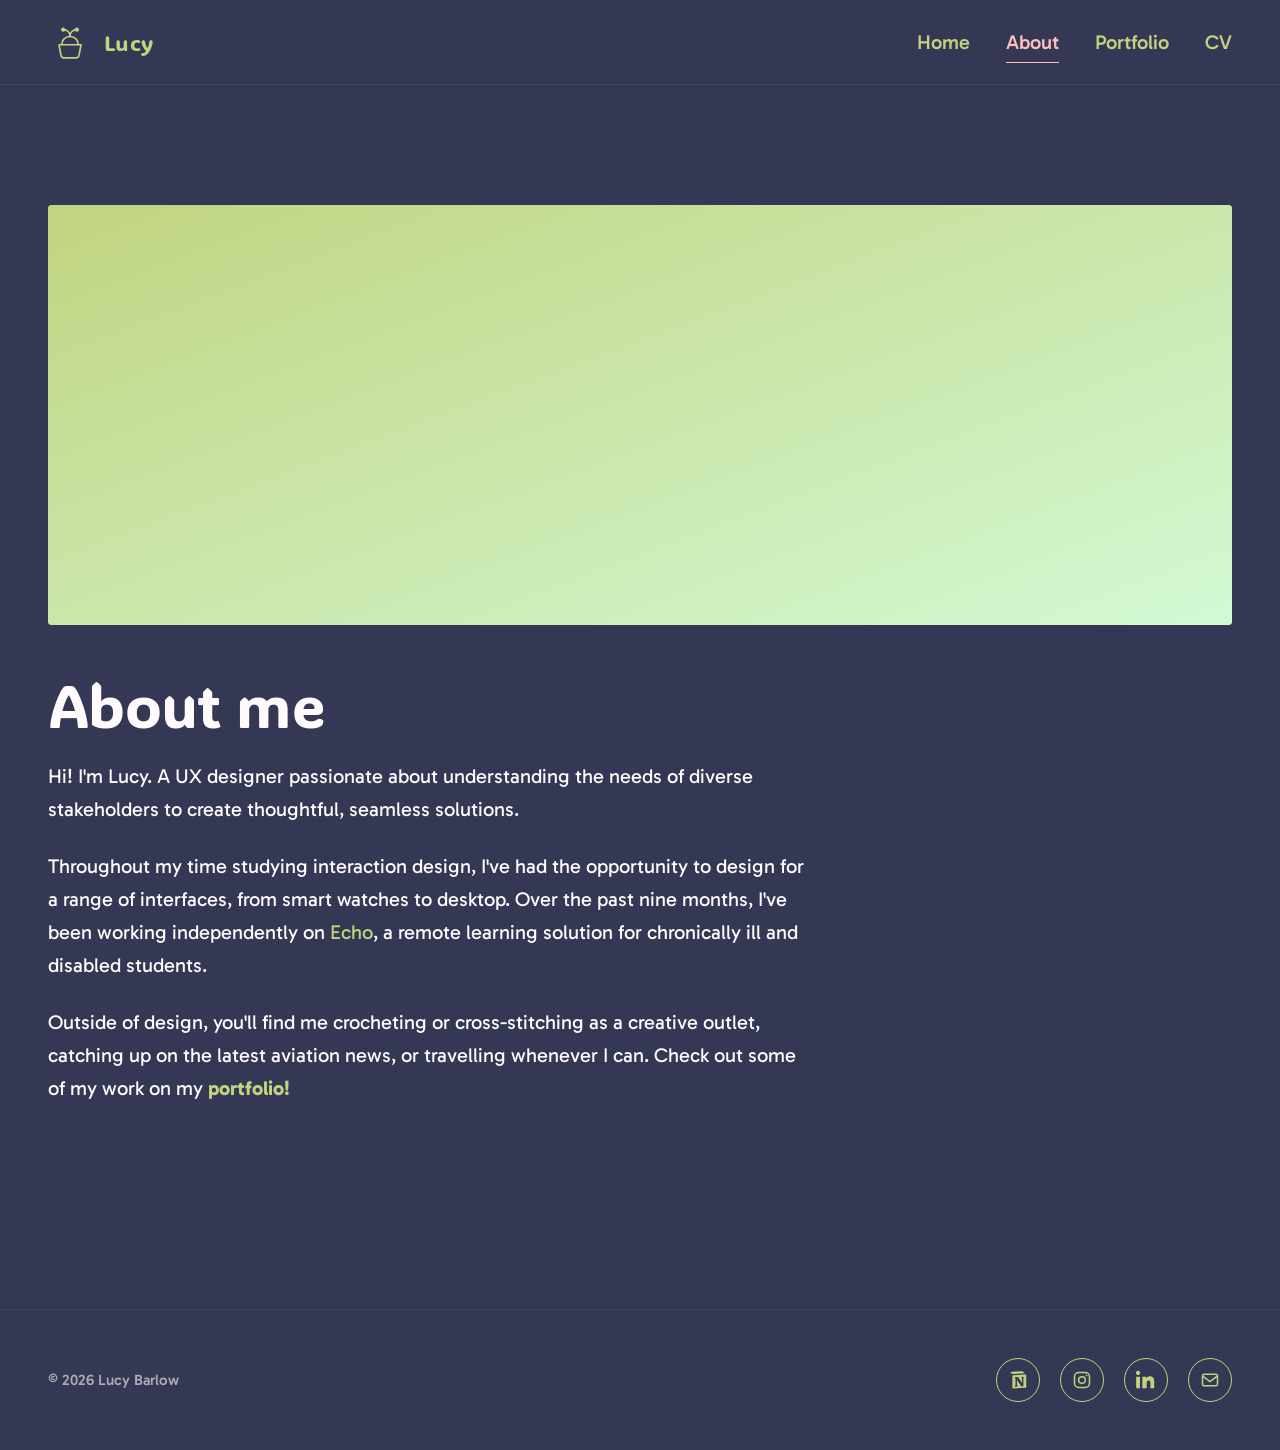
==== about.html @ 667d34c6 "Add files via upload" ====
<!DOCTYPE html>
<html lang="en">
<head>
  <meta charset="UTF-8" />
  <meta name="viewport" content="width=device-width, initial-scale=1.0" />
  <title>About — Lucy Barlow</title>
  <link rel="stylesheet" href="css/styles.css" />
</head>
<body data-page="about">

  <header class="site-header">
    <div class="site-header__inner">
      <a class="brand" href="index.html" aria-label="Lucy Barlow home">
        <svg viewBox="0 0 64 64" fill="none" xmlns="http://www.w3.org/2000/svg" aria-hidden="true">
          <path d="M20 36c0-6 4-12 12-12s12 6 12 12" stroke="currentColor" stroke-width="2.4" stroke-linecap="round"/>
          <path d="M32 24c0-6-4-10-10-10" stroke="currentColor" stroke-width="2.4" stroke-linecap="round"/>
          <path d="M32 24c0-6 4-10 10-10" stroke="currentColor" stroke-width="2.4" stroke-linecap="round"/>
          <circle cx="22" cy="14" r="3" fill="currentColor"/>
          <circle cx="42" cy="14" r="3" fill="currentColor"/>
          <path d="M16 36h32l-3 16a4 4 0 0 1-4 3H23a4 4 0 0 1-4-3l-3-16Z" stroke="currentColor" stroke-width="2.4" stroke-linejoin="round"/>
        </svg>
        <span class="brand__word">Lucy</span>
      </a>

      <button class="nav-toggle" aria-label="Menu" aria-expanded="false">
        <svg viewBox="0 0 24 24" fill="none" stroke="currentColor" stroke-width="2" stroke-linecap="round">
          <line x1="4" y1="7" x2="20" y2="7"/>
          <line x1="4" y1="12" x2="20" y2="12"/>
          <line x1="4" y1="17" x2="20" y2="17"/>
        </svg>
      </button>

      <nav class="nav" aria-label="Primary">
        <a href="index.html" data-nav="home">Home</a>
        <a href="about.html" data-nav="about">About</a>
        <a href="portfolio.html" data-nav="portfolio">Portfolio</a>
        <a href="cv.html" data-nav="cv">CV</a>
      </nav>
    </div>
  </header>

  <main>
    <section class="container about">
      <!-- Header photo -->
      <img
        class="about__hero-img"
        src="images/about-hero.jpg"
        alt="Lucy Barlow"
        onerror="this.style.objectFit='cover'; this.src='data:image/svg+xml;utf8,<svg xmlns=%22http://www.w3.org/2000/svg%22 viewBox=%220 0 1600 600%22><defs><linearGradient id=%22g%22 x1=%220%22 y1=%220%22 x2=%221%22 y2=%221%22><stop offset=%220%22 stop-color=%22%23C1D37F%22/><stop offset=%221%22 stop-color=%22%23D3FAD6%22/></linearGradient></defs><rect width=%221600%22 height=%22600%22 fill=%22url(%23g)%22/></svg>'"
      />

      <h2>About me</h2>

      <div class="about__copy">
        <p>
          Hi! I'm Lucy. A UX designer passionate about understanding the needs of
          diverse stakeholders to create thoughtful, seamless solutions.
        </p>
        <p>
          Throughout my time studying interaction design, I've had the opportunity
          to design for a range of interfaces, from smart watches to desktop. Over
          the past nine months, I've been working independently on
          <a href="https://github.com/c0m/Hipparu" target="_blank" rel="noopener">Echo</a>,
          a remote learning solution for chronically ill and disabled students.
        </p>
        <p>
          Outside of design, you'll find me crocheting or cross-stitching as a
          creative outlet, catching up on the latest aviation news, or travelling
          whenever I can. Check out some of my work on my
          <a href="portfolio.html"><strong>portfolio!</strong></a>
        </p>
      </div>
    </section>
  </main>

  <footer class="site-footer">
    <div class="site-footer__inner">
      <div class="footer-copy">© 2026 Lucy Barlow</div>
      <div class="socials" aria-label="Social links">
        <a href="https://www.notion.so/" target="_blank" rel="noopener" aria-label="Notion">
          <svg viewBox="0 0 24 24" fill="currentColor" aria-hidden="true"><path d="M4.459 4.208c.746.606 1.026.56 2.428.466l13.215-.793c.28 0 .047-.28-.046-.326L17.86 1.968c-.42-.326-.981-.7-2.055-.607L3.01 2.295c-.466.046-.56.28-.374.466l1.823 1.447Zm.793 3.08v13.904c0 .747.373 1.027 1.214.98l14.523-.84c.841-.046.935-.56.935-1.167V6.354c0-.606-.233-.933-.748-.887l-15.177.887c-.56.047-.747.327-.747.933Zm14.337.745c.093.42 0 .84-.42.888l-.7.139v10.264c-.608.327-1.168.514-1.635.514-.748 0-.935-.234-1.495-.933l-4.577-7.186v6.952l1.448.327s0 .84-1.168.84l-3.222.187c-.093-.187 0-.653.327-.746l.84-.233V9.854L7.822 9.76c-.094-.42.14-1.026.793-1.073l3.456-.232 4.764 7.279V9.387l-1.215-.14c-.093-.514.28-.887.747-.933l3.222-.28Z"/></svg>
        </a>
        <a href="https://www.instagram.com/" target="_blank" rel="noopener" aria-label="Instagram">
          <svg viewBox="0 0 24 24" fill="none" stroke="currentColor" stroke-width="1.8" aria-hidden="true"><rect x="3" y="3" width="18" height="18" rx="5"/><circle cx="12" cy="12" r="4"/><circle cx="17.5" cy="6.5" r="1" fill="currentColor" stroke="none"/></svg>
        </a>
        <a href="https://www.linkedin.com/" target="_blank" rel="noopener" aria-label="LinkedIn">
          <svg viewBox="0 0 24 24" fill="currentColor" aria-hidden="true"><path d="M4.98 3.5C4.98 4.88 3.87 6 2.5 6S0 4.88 0 3.5 1.12 1 2.5 1 4.98 2.12 4.98 3.5ZM.22 8h4.56v14H.22V8Zm7.4 0h4.37v1.91h.06c.61-1.16 2.1-2.39 4.32-2.39 4.62 0 5.47 3.04 5.47 6.99V22h-4.56v-6.18c0-1.47-.03-3.36-2.05-3.36-2.05 0-2.37 1.6-2.37 3.25V22H7.62V8Z"/></svg>
        </a>
        <a href="mailto:hello@lucybarlow.net" aria-label="Email">
          <svg viewBox="0 0 24 24" fill="none" stroke="currentColor" stroke-width="1.8" stroke-linejoin="round" aria-hidden="true"><rect x="3" y="5" width="18" height="14" rx="2"/><path d="m3 7 9 7 9-7"/></svg>
        </a>
      </div>
    </div>
  </footer>

  <script src="js/main.js"></script>
</body>
</html>
---- css/styles.css ----
/* =========================================================
   Lucy Barlow — Portfolio
   Minimal aesthetic. Navy ground, green accents.
   ========================================================= */

/* ---------- Fonts ---------- */
@import url('https://fonts.googleapis.com/css2?family=ADLaM+Display&family=Gabarito:wght@400;500;700&display=swap');

/* ---------- Tokens ---------- */
:root {
  /* Colours */
  --navy:      #343854;
  --green:     #C1D37F;
  --turquoise: #D3FAD6;
  --orange:    #F4D06F;
  --pink:      #FFBDBD;
  --white:     #FFFBFC;

  /* Type families */
  --display: 'ADLaM Display', serif;
  --body:    'Gabarito', sans-serif;

  /* Type scale (desktop) */
  --h1:   72px;
  --h2:   60px;
  --h3:   50px;
  --h4:   41px;
  --body-lg: 29px;
  --body-md: 20px;
  --body-sm: 17px;
  --label:   15px;

  /* Layout */
  --max-w: 1280px;
  --gutter: 48px;
  --content-w: 760px; /* width used for body paragraphs in blog posts */
}

/* ---------- Reset / base ---------- */
*, *::before, *::after { box-sizing: border-box; }

html, body {
  margin: 0;
  padding: 0;
  background: var(--navy);
  color: var(--white);
  font-family: var(--body);
  font-weight: 500;
  font-size: var(--body-md);
  line-height: 1.5;
  -webkit-font-smoothing: antialiased;
  -moz-osx-font-smoothing: grayscale;
}

img { max-width: 100%; display: block; }

a {
  color: var(--green);
  text-decoration: none;
  transition: color .2s ease;
}
a:hover, a:focus { color: var(--pink); }

/* ---------- Type ---------- */
h1, h2, h3, h4 {
  font-family: var(--display);
  font-weight: 400;
  margin: 0 0 .4em;
  line-height: 1.05;
  letter-spacing: -0.01em;
}

h1 { font-size: var(--h1); }
h2 { font-size: var(--h2); }
h3 { font-size: var(--h3); }
h4 { font-size: var(--h4); }

.body-lg { font-size: var(--body-lg); font-weight: 500; line-height: 1.45; }
.body-md { font-size: var(--body-md); font-weight: 500; }
.body-sm { font-size: var(--body-sm); font-weight: 400; }
.label   { font-size: var(--label);   font-weight: 400; letter-spacing: .04em; text-transform: uppercase; }

/* ---------- Layout ---------- */
.container {
  max-width: var(--max-w);
  margin: 0 auto;
  padding: 0 var(--gutter);
}

main { padding-top: 120px; padding-bottom: 120px; }

/* ---------- Header ---------- */
.site-header {
  position: sticky;
  top: 0;
  z-index: 50;
  background: var(--navy);
  border-bottom: 1px solid rgba(255,251,252,.06);
}

.site-header__inner {
  max-width: var(--max-w);
  margin: 0 auto;
  padding: 20px var(--gutter);
  display: flex;
  align-items: center;
  justify-content: space-between;
  gap: 24px;
}

.brand {
  display: inline-flex;
  align-items: center;
  gap: 12px;
  color: var(--green);
}
.brand:hover { color: var(--pink); }
.brand svg { width: 44px; height: 44px; display: block; }

.brand__word {
  font-family: var(--display);
  font-size: 22px;
  letter-spacing: .02em;
}

.nav { display: flex; align-items: center; gap: 36px; }

.nav a {
  font-family: var(--body);
  font-weight: 500;
  font-size: var(--body-md);
  color: var(--green);
  position: relative;
  padding: 4px 0;
}

.nav a::after {
  content: "";
  position: absolute;
  left: 0; right: 0; bottom: -2px;
  height: 1px;
  background: currentColor;
  transform: scaleX(0);
  transform-origin: left;
  transition: transform .25s ease;
}

.nav a:hover,
.nav a.is-active {
  color: var(--pink);
}
.nav a:hover::after,
.nav a.is-active::after { transform: scaleX(1); }

/* Mobile nav toggle */
.nav-toggle {
  display: none;
  background: none;
  border: 0;
  color: var(--green);
  cursor: pointer;
  padding: 8px;
}
.nav-toggle svg { width: 28px; height: 28px; }

/* ---------- Footer ---------- */
.site-footer {
  border-top: 1px solid rgba(255,251,252,.06);
  padding: 48px var(--gutter);
  margin-top: 60px;
}

.site-footer__inner {
  max-width: var(--max-w);
  margin: 0 auto;
  display: flex;
  align-items: center;
  justify-content: space-between;
  gap: 24px;
  flex-wrap: wrap;
}

.socials { display: flex; gap: 20px; align-items: center; }

.socials a {
  width: 44px;
  height: 44px;
  display: inline-flex;
  align-items: center;
  justify-content: center;
  border: 1px solid var(--green);
  border-radius: 50%;
  color: var(--green);
  transition: all .2s ease;
}
.socials a:hover {
  color: var(--pink);
  border-color: var(--pink);
  transform: translateY(-2px);
}
.socials svg { width: 20px; height: 20px; }

.footer-copy { font-size: var(--label); color: rgba(255,251,252,.6); }

/* =========================================================
   HOME
   ========================================================= */
.hero {
  display: grid;
  grid-template-columns: 1fr;
  gap: 32px;
  padding-top: 40px;
}

.hero__greeting {
  display: flex;
  align-items: flex-end;
  gap: 28px;
  flex-wrap: wrap;
}

.hero h1 {
  color: var(--green);
  font-size: var(--h1);
  margin: 0;
}

.hero__intro {
  color: var(--green);
  font-size: var(--body-lg);
  font-weight: 500;
  line-height: 1.4;
  max-width: 620px;
  margin: 0;
  padding-bottom: 12px;
}

.hero__cta {
  margin-top: 80px;
  display: inline-flex;
  align-items: center;
  gap: 18px;
  font-family: var(--display);
  font-size: var(--h3);
  color: var(--green);
}

.hero__cta:hover { color: var(--pink); }
.hero__cta .arrow {
  width: 56px; height: 2px; background: currentColor;
  position: relative;
  transition: width .25s ease;
}
.hero__cta .arrow::after {
  content: "";
  position: absolute;
  right: 0; top: 50%;
  width: 14px; height: 14px;
  border-top: 2px solid currentColor;
  border-right: 2px solid currentColor;
  transform: translateY(-50%) rotate(45deg);
}
.hero__cta:hover .arrow { width: 96px; }

/* decorative accent shapes on home */
.accent-shapes {
  position: absolute;
  inset: 0;
  pointer-events: none;
  overflow: hidden;
  z-index: -1;
}
.accent-shapes span {
  position: absolute;
  border-radius: 50%;
  opacity: .12;
  filter: blur(60px);
}
.accent-shapes span:nth-child(1){ width: 360px; height: 360px; background: var(--green);     top: 10%; right: -80px; }
.accent-shapes span:nth-child(2){ width: 280px; height: 280px; background: var(--pink);      bottom: 8%; left: -60px; }
.accent-shapes span:nth-child(3){ width: 220px; height: 220px; background: var(--turquoise); top: 50%; left: 40%; }

main { position: relative; }

/* =========================================================
   ABOUT
   ========================================================= */
.about__hero-img {
  width: 100%;
  height: 420px;
  object-fit: cover;
  border-radius: 4px;
  background: linear-gradient(135deg, var(--green), var(--turquoise));
}

.about h2 {
  margin-top: 48px;
  color: var(--white);
}

.about__copy {
  max-width: var(--content-w);
  font-size: var(--body-md);
  font-weight: 400;
  line-height: 1.65;
}

.about__copy p { margin: 0 0 1.2em; }

/* =========================================================
   PORTFOLIO GRID
   ========================================================= */
.portfolio-intro { max-width: var(--content-w); margin-bottom: 64px; }
.portfolio-intro h2 { color: var(--white); }

.card-grid {
  display: grid;
  grid-template-columns: repeat(3, 1fr);
  gap: 40px;
}

.card {
  display: flex;
  flex-direction: column;
  background: rgba(255,251,252,.03);
  border: 1px solid rgba(255,251,252,.08);
  border-radius: 6px;
  overflow: hidden;
  text-decoration: none;
  color: var(--white);
  transition: transform .3s ease, border-color .3s ease, background .3s ease;
}

.card:hover {
  transform: translateY(-6px);
  border-color: var(--pink);
  background: rgba(255,189,189,.06);
  color: var(--white);
}

.card__image {
  aspect-ratio: 4/3;
  width: 100%;
  object-fit: cover;
  background: var(--green);
}

.card__body { padding: 24px 24px 28px; }

.card__meta {
  display: flex;
  gap: 14px;
  color: var(--green);
  margin-bottom: 14px;
}
.card__meta .dot {
  display: inline-block; width: 4px; height: 4px; border-radius: 50%;
  background: var(--green); align-self: center;
}

.card__title {
  font-size: var(--h4);
  font-family: var(--display);
  margin: 0 0 12px;
  line-height: 1.05;
}

.card__excerpt {
  font-size: var(--body-sm);
  font-weight: 400;
  line-height: 1.55;
  color: rgba(255,251,252,.78);
  margin: 0;
}

/* =========================================================
   BLOG POST (case study)
   ========================================================= */
.post {
  max-width: var(--content-w);
  margin: 0 auto;
}

.post__meta {
  display: flex;
  gap: 14px;
  color: var(--green);
  margin-bottom: 18px;
}

.post h2.post__title {
  font-size: var(--h2);
  margin: 0 0 48px;
}

.post h3 {
  font-size: var(--h3);
  margin: 1.4em 0 .5em;
  color: var(--white);
}

.post p, .post ul, .post ol {
  font-size: var(--body-lg);
  font-weight: 500;
  line-height: 1.45;
  margin: 0 0 1em;
}

.post ul, .post ol { padding-left: 1.2em; }

/* Image widths matching paragraph width */
/* The body content column is 760px wide. */

/* Single banner image — full content width */
.post-image,
.post-image--banner {
  width: 100%;
  margin: 48px 0;
  border-radius: 4px;
  overflow: hidden;
}
.post-image img { width: 100%; height: auto; display: block; }

/* Two images side by side */
.post-image-row {
  display: grid;
  grid-template-columns: 1fr 1fr;
  gap: 20px;
  margin: 48px 0;
}
.post-image-row img {
  width: 100%;
  height: auto;
  border-radius: 4px;
}

/* Three images side by side */
.post-image-row--three {
  grid-template-columns: 1fr 1fr 1fr;
  gap: 16px;
}

/* Wider-than-content "bleed" image */
.post-image--wide {
  width: calc(100% + 200px);
  margin-left: -100px;
  margin-right: -100px;
}

.post-image figcaption {
  font-size: var(--label);
  color: rgba(255,251,252,.6);
  margin-top: 10px;
  text-align: center;
}

/* Post navigation */
.post-nav {
  max-width: var(--content-w);
  margin: 100px auto 0;
  padding-top: 40px;
  border-top: 1px solid rgba(255,251,252,.1);
  display: flex;
  justify-content: space-between;
  gap: 24px;
}

.post-nav a {
  display: flex;
  flex-direction: column;
  gap: 6px;
  max-width: 45%;
}
.post-nav a .label { color: rgba(255,251,252,.6); }
.post-nav a .title { font-family: var(--display); font-size: 28px; color: var(--green); }
.post-nav a:hover .title { color: var(--pink); }
.post-nav a.next { text-align: right; align-items: flex-end; }

/* =========================================================
   PAGE HEADERS
   ========================================================= */
.page-header { margin-bottom: 64px; }
.page-header h2 { color: var(--white); }

/* =========================================================
   RESPONSIVE
   ========================================================= */
@media (max-width: 1024px) {
  :root {
    --h1: 60px;
    --h2: 48px;
    --h3: 40px;
    --h4: 34px;
    --body-lg: 24px;
    --gutter: 32px;
  }

  .card-grid { grid-template-columns: repeat(2, 1fr); }

  .post-image--wide {
    width: 100%;
    margin-left: 0;
    margin-right: 0;
  }
}

@media (max-width: 720px) {
  :root {
    --h1: 44px;
    --h2: 38px;
    --h3: 30px;
    --h4: 26px;
    --body-lg: 20px;
    --body-md: 17px;
    --body-sm: 15px;
    --gutter: 20px;
  }

  main { padding-top: 60px; padding-bottom: 60px; }

  .site-header__inner { padding: 14px var(--gutter); }
  .brand svg { width: 36px; height: 36px; }
  .brand__word { font-size: 18px; }

  .nav-toggle { display: inline-flex; }

  .nav {
    position: absolute;
    top: 100%;
    left: 0; right: 0;
    background: var(--navy);
    flex-direction: column;
    align-items: stretch;
    padding: 16px var(--gutter) 24px;
    border-bottom: 1px solid rgba(255,251,252,.08);
    display: none;
  }
  .nav.is-open { display: flex; }
  .nav a { padding: 10px 0; font-size: 18px; }

  .hero__cta { font-size: 30px; margin-top: 48px; }

  .about__hero-img { height: 240px; }

  .card-grid { grid-template-columns: 1fr; gap: 28px; }

  .post-image-row,
  .post-image-row--three { grid-template-columns: 1fr; gap: 14px; }

  .post-nav { flex-direction: column; }
  .post-nav a, .post-nav a.next { max-width: 100%; text-align: left; align-items: flex-start; }

  .site-footer { padding: 32px var(--gutter); }
  .socials a { width: 40px; height: 40px; }
}
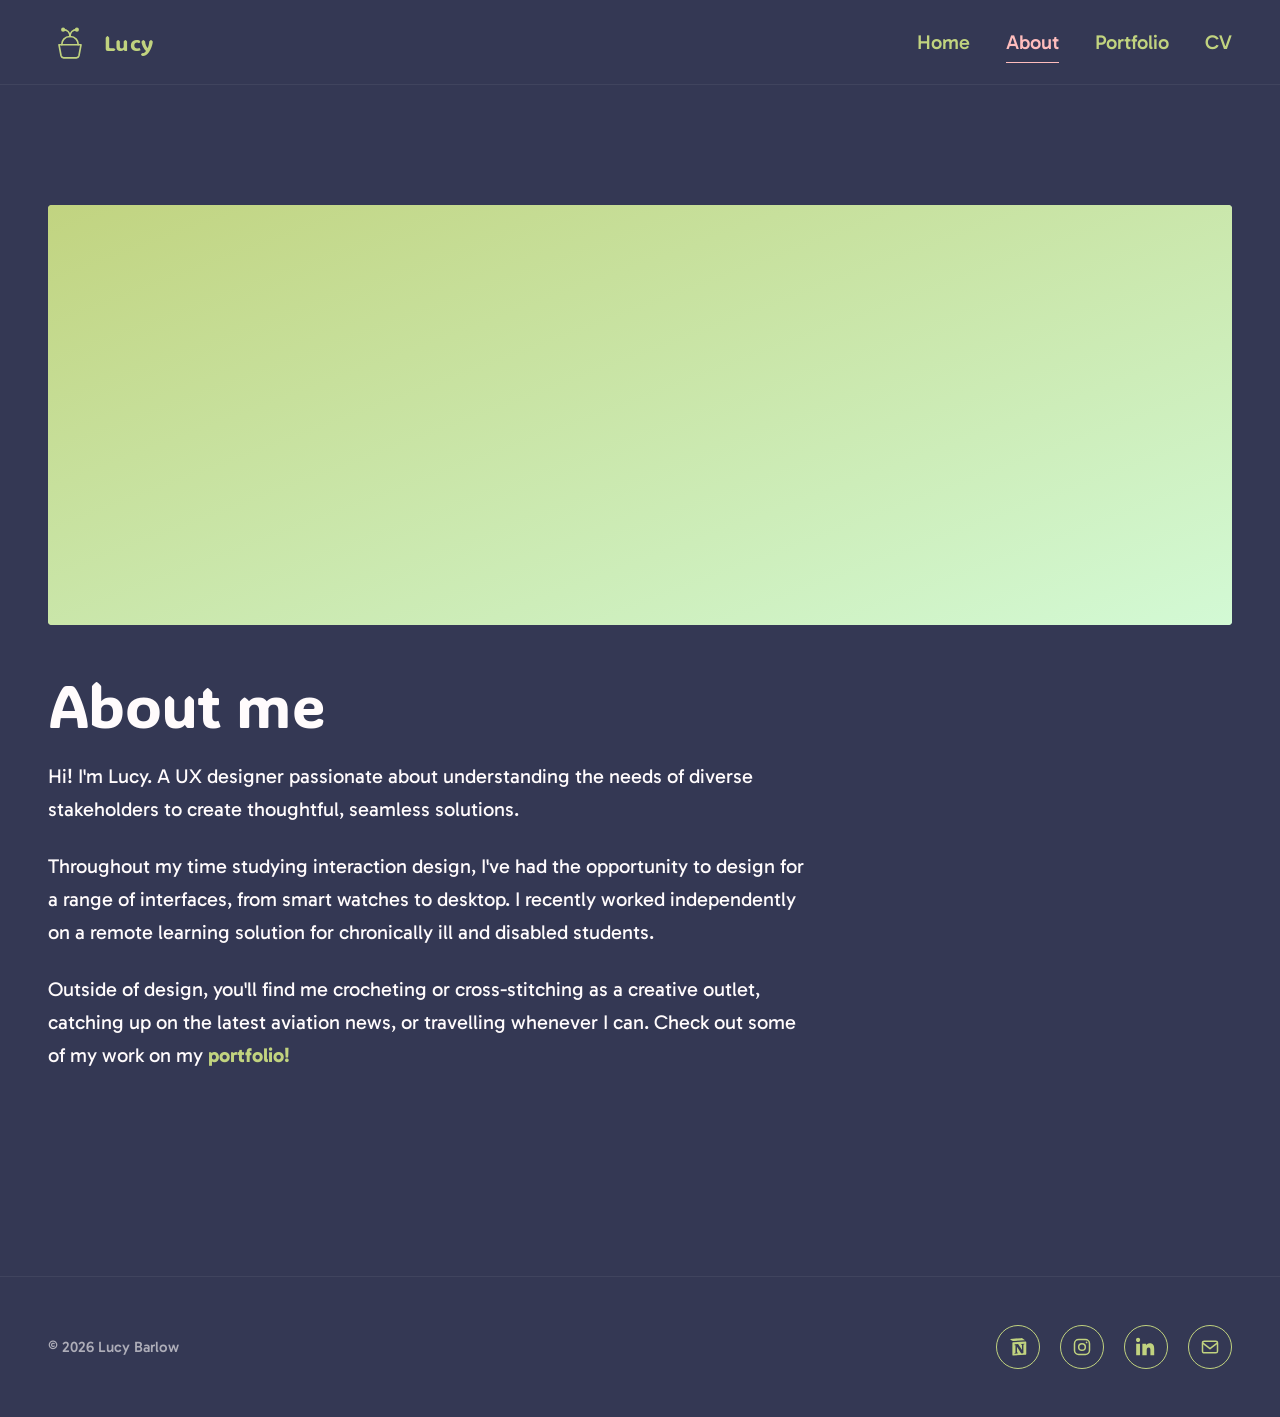
==== commit 7e1c861b: "Added about photo" ====
--- a/about.html
+++ b/about.html
@@ -44,7 +44,7 @@
       <!-- Header photo -->
       <img
         class="about__hero-img"
-        src="images/about-hero.jpg"
+        src="images/about-hero.png"
         alt="Lucy Barlow"
         onerror="this.style.objectFit='cover'; this.src='data:image/svg+xml;utf8,<svg xmlns=%22http://www.w3.org/2000/svg%22 viewBox=%220 0 1600 600%22><defs><linearGradient id=%22g%22 x1=%220%22 y1=%220%22 x2=%221%22 y2=%221%22><stop offset=%220%22 stop-color=%22%23C1D37F%22/><stop offset=%221%22 stop-color=%22%23D3FAD6%22/></linearGradient></defs><rect width=%221600%22 height=%22600%22 fill=%22url(%23g)%22/></svg>'"
       />
@@ -58,9 +58,7 @@
         </p>
         <p>
           Throughout my time studying interaction design, I've had the opportunity
-          to design for a range of interfaces, from smart watches to desktop. Over
-          the past nine months, I've been working independently on
-          <a href="https://github.com/c0m/Hipparu" target="_blank" rel="noopener">Echo</a>,
+          to design for a range of interfaces, from smart watches to desktop. I recently worked independently on
           a remote learning solution for chronically ill and disabled students.
         </p>
         <p>
--- a/css/styles.css
+++ b/css/styles.css
@@ -400,7 +400,7 @@
 }
 
 .post p, .post ul, .post ol {
-  font-size: var(--body-lg);
+  font-size: var(--body-md);
   font-weight: 500;
   line-height: 1.45;
   margin: 0 0 1em;
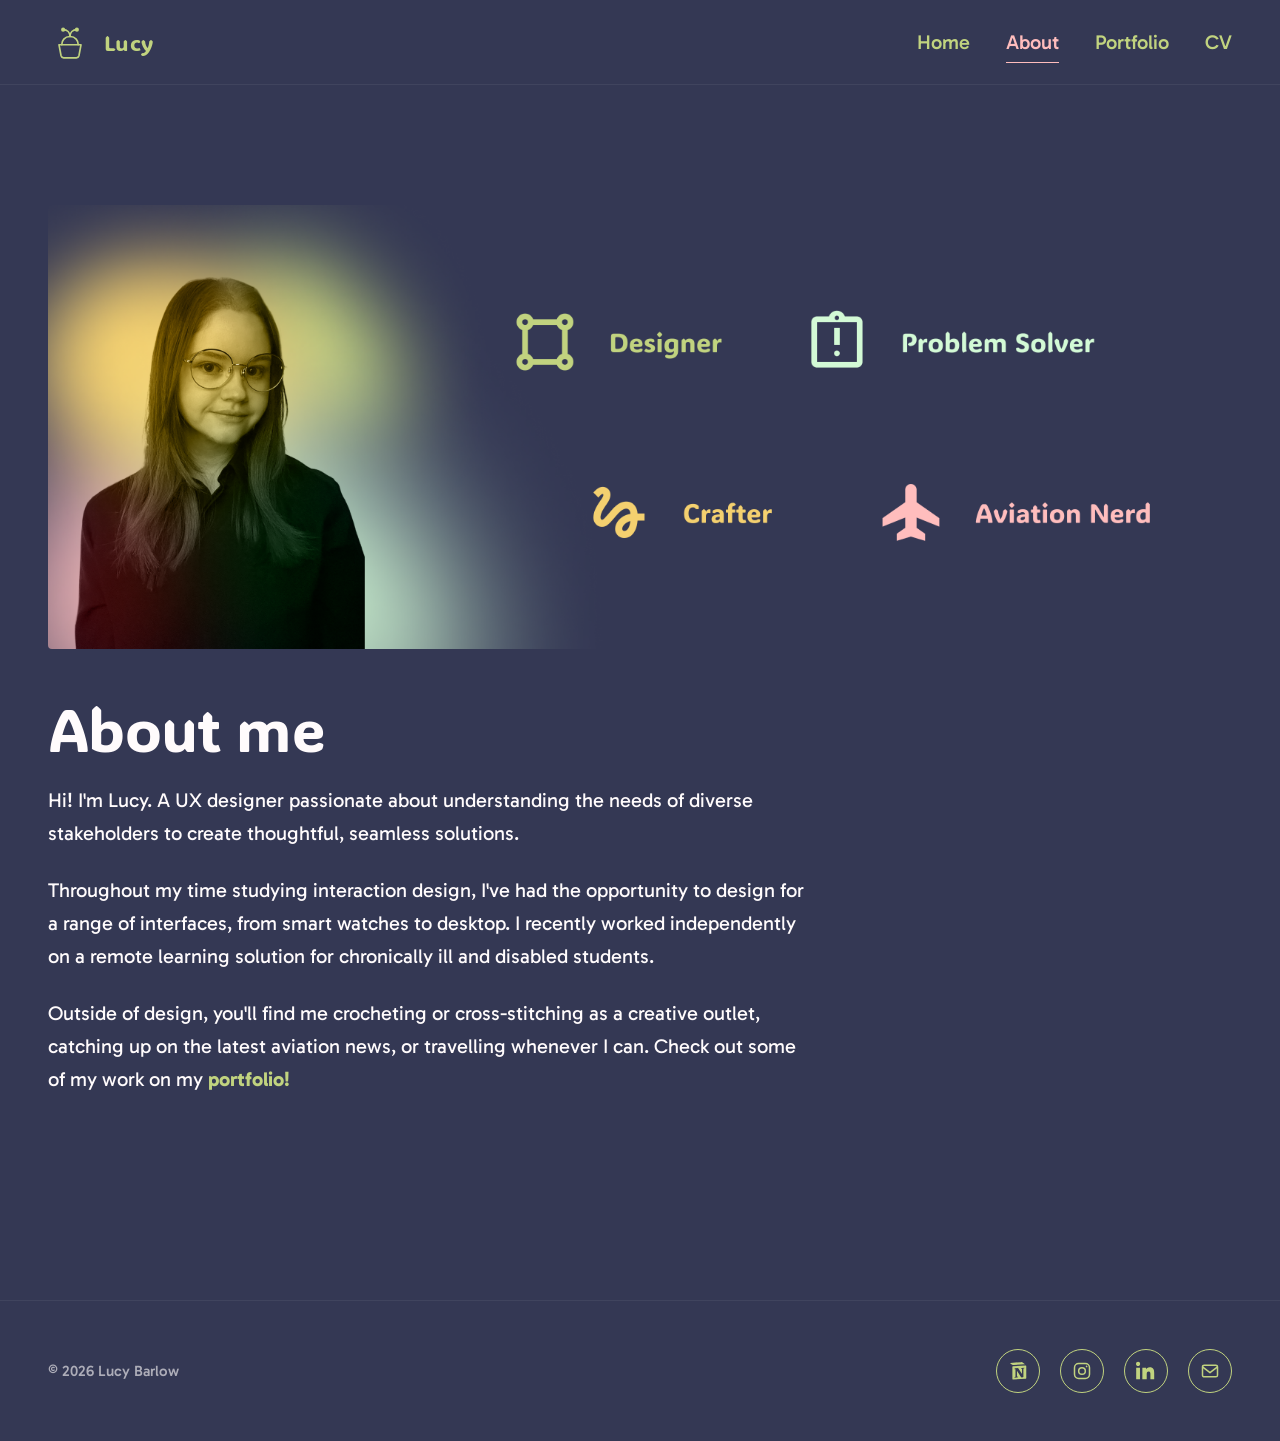
==== commit 4e25ec2d: "Modify footer social links and email address Updated social media links in the footer section." ====
--- a/about.html
+++ b/about.html
@@ -75,18 +75,10 @@
     <div class="site-footer__inner">
       <div class="footer-copy">© 2026 Lucy Barlow</div>
       <div class="socials" aria-label="Social links">
-        <a href="https://www.notion.so/" target="_blank" rel="noopener" aria-label="Notion">
-          <svg viewBox="0 0 24 24" fill="currentColor" aria-hidden="true"><path d="M4.459 4.208c.746.606 1.026.56 2.428.466l13.215-.793c.28 0 .047-.28-.046-.326L17.86 1.968c-.42-.326-.981-.7-2.055-.607L3.01 2.295c-.466.046-.56.28-.374.466l1.823 1.447Zm.793 3.08v13.904c0 .747.373 1.027 1.214.98l14.523-.84c.841-.046.935-.56.935-1.167V6.354c0-.606-.233-.933-.748-.887l-15.177.887c-.56.047-.747.327-.747.933Zm14.337.745c.093.42 0 .84-.42.888l-.7.139v10.264c-.608.327-1.168.514-1.635.514-.748 0-.935-.234-1.495-.933l-4.577-7.186v6.952l1.448.327s0 .84-1.168.84l-3.222.187c-.093-.187 0-.653.327-.746l.84-.233V9.854L7.822 9.76c-.094-.42.14-1.026.793-1.073l3.456-.232 4.764 7.279V9.387l-1.215-.14c-.093-.514.28-.887.747-.933l3.222-.28Z"/></svg>
-        </a>
-        <a href="https://www.instagram.com/" target="_blank" rel="noopener" aria-label="Instagram">
-          <svg viewBox="0 0 24 24" fill="none" stroke="currentColor" stroke-width="1.8" aria-hidden="true"><rect x="3" y="3" width="18" height="18" rx="5"/><circle cx="12" cy="12" r="4"/><circle cx="17.5" cy="6.5" r="1" fill="currentColor" stroke="none"/></svg>
-        </a>
-        <a href="https://www.linkedin.com/" target="_blank" rel="noopener" aria-label="LinkedIn">
-          <svg viewBox="0 0 24 24" fill="currentColor" aria-hidden="true"><path d="M4.98 3.5C4.98 4.88 3.87 6 2.5 6S0 4.88 0 3.5 1.12 1 2.5 1 4.98 2.12 4.98 3.5ZM.22 8h4.56v14H.22V8Zm7.4 0h4.37v1.91h.06c.61-1.16 2.1-2.39 4.32-2.39 4.62 0 5.47 3.04 5.47 6.99V22h-4.56v-6.18c0-1.47-.03-3.36-2.05-3.36-2.05 0-2.37 1.6-2.37 3.25V22H7.62V8Z"/></svg>
-        </a>
-        <a href="mailto:hello@lucybarlow.net" aria-label="Email">
-          <svg viewBox="0 0 24 24" fill="none" stroke="currentColor" stroke-width="1.8" stroke-linejoin="round" aria-hidden="true"><rect x="3" y="5" width="18" height="14" rx="2"/><path d="m3 7 9 7 9-7"/></svg>
-        </a>
+        <a href="https://lucy-barlow.notion.site/IXD-Year-Three-84e11a2dd33945a094c543f83a9d1539?source=copy_link" target="_blank" rel="noopener" aria-label="Notion"><svg viewBox="0 0 24 24" fill="currentColor" aria-hidden="true"><path d="M4.459 4.208c.746.606 1.026.56 2.428.466l13.215-.793c.28 0 .047-.28-.046-.326L17.86 1.968c-.42-.326-.981-.7-2.055-.607L3.01 2.295c-.466.046-.56.28-.374.466l1.823 1.447Zm.793 3.08v13.904c0 .747.373 1.027 1.214.98l14.523-.84c.841-.046.935-.56.935-1.167V6.354c0-.606-.233-.933-.748-.887l-15.177.887c-.56.047-.747.327-.747.933Zm14.337.745c.093.42 0 .84-.42.888l-.7.139v10.264c-.608.327-1.168.514-1.635.514-.748 0-.935-.234-1.495-.933l-4.577-7.186v6.952l1.448.327s0 .84-1.168.84l-3.222.187c-.093-.187 0-.653.327-.746l.84-.233V9.854L7.822 9.76c-.094-.42.14-1.026.793-1.073l3.456-.232 4.764 7.279V9.387l-1.215-.14c-.093-.514.28-.887.747-.933l3.222-.28Z"/></svg></a>
+        <a href="https://www.instagram.com/loooseydesign?igsh=MXIxcDNsZnJueWFpaw%3D%3D&utm_source=qr" target="_blank" rel="noopener" aria-label="Instagram"><svg viewBox="0 0 24 24" fill="none" stroke="currentColor" stroke-width="1.8" aria-hidden="true"><rect x="3" y="3" width="18" height="18" rx="5"/><circle cx="12" cy="12" r="4"/><circle cx="17.5" cy="6.5" r="1" fill="currentColor" stroke="none"/></svg></a>
+        <a href="https://www.linkedin.com/in/lucy-barlow/" target="_blank" rel="noopener" aria-label="LinkedIn"><svg viewBox="0 0 24 24" fill="currentColor" aria-hidden="true"><path d="M4.98 3.5C4.98 4.88 3.87 6 2.5 6S0 4.88 0 3.5 1.12 1 2.5 1 4.98 2.12 4.98 3.5ZM.22 8h4.56v14H.22V8Zm7.4 0h4.37v1.91h.06c.61-1.16 2.1-2.39 4.32-2.39 4.62 0 5.47 3.04 5.47 6.99V22h-4.56v-6.18c0-1.47-.03-3.36-2.05-3.36-2.05 0-2.37 1.6-2.37 3.25V22H7.62V8Z"/></svg></a>
+        <a href="mailto:hello@lucybarlow.net" aria-label="Email"><svg viewBox="0 0 24 24" fill="none" stroke="currentColor" stroke-width="1.8" stroke-linejoin="round" aria-hidden="true"><rect x="3" y="5" width="18" height="14" rx="2"/><path d="m3 7 9 7 9-7"/></svg></a>
       </div>
     </div>
   </footer>
--- a/css/styles.css
+++ b/css/styles.css
@@ -214,7 +214,8 @@
 
 .hero__greeting {
   display: flex;
-  align-items: flex-end;
+  align-items: baseline;
+  justify-content: space-between;
   gap: 28px;
   flex-wrap: wrap;
 }
@@ -223,6 +224,14 @@
   color: var(--green);
   font-size: var(--h1);
   margin: 0;
+}
+
+.hero__right {
+  display: flex;
+  flex-direction: column;
+  width: 620px;
+  padding-bottom: 12px;
+  text-align: right;
 }
 
 .hero__intro {
@@ -230,37 +239,18 @@
   font-size: var(--body-lg);
   font-weight: 500;
   line-height: 1.4;
-  max-width: 620px;
   margin: 0;
-  padding-bottom: 12px;
 }
 
 .hero__cta {
-  margin-top: 80px;
-  display: inline-flex;
-  align-items: center;
-  gap: 18px;
+  margin-top: 28px;
   font-family: var(--display);
-  font-size: var(--h3);
+  font-size: 28px;
   color: var(--green);
 }
 
 .hero__cta:hover { color: var(--pink); }
-.hero__cta .arrow {
-  width: 56px; height: 2px; background: currentColor;
-  position: relative;
-  transition: width .25s ease;
-}
-.hero__cta .arrow::after {
-  content: "";
-  position: absolute;
-  right: 0; top: 50%;
-  width: 14px; height: 14px;
-  border-top: 2px solid currentColor;
-  border-right: 2px solid currentColor;
-  transform: translateY(-50%) rotate(45deg);
-}
-.hero__cta:hover .arrow { width: 96px; }
+
 
 /* decorative accent shapes on home */
 .accent-shapes {
@@ -287,8 +277,7 @@
    ========================================================= */
 .about__hero-img {
   width: 100%;
-  height: 420px;
-  object-fit: cover;
+  height: auto;
   border-radius: 4px;
   background: linear-gradient(135deg, var(--green), var(--turquoise));
 }
@@ -365,6 +354,14 @@
   line-height: 1.05;
 }
 
+.card__tagline {
+  font-family: var(--display);
+  font-size: 20px;
+  color: var(--green);
+  margin: -6px 0 12px;
+  line-height: 1.1;
+}
+
 .card__excerpt {
   font-size: var(--body-sm);
   font-weight: 400;
@@ -494,16 +491,17 @@
     --body-lg: 24px;
     --gutter: 32px;
   }
-
   .card-grid { grid-template-columns: repeat(2, 1fr); }
-
   .post-image--wide {
     width: 100%;
     margin-left: 0;
     margin-right: 0;
   }
-}
-
+  .hero__right {
+    width: 100%;
+    text-align: left;
+  }
+}
 @media (max-width: 720px) {
   :root {
     --h1: 44px;
@@ -515,15 +513,11 @@
     --body-sm: 15px;
     --gutter: 20px;
   }
-
   main { padding-top: 60px; padding-bottom: 60px; }
-
   .site-header__inner { padding: 14px var(--gutter); }
   .brand svg { width: 36px; height: 36px; }
   .brand__word { font-size: 18px; }
-
   .nav-toggle { display: inline-flex; }
-
   .nav {
     position: absolute;
     top: 100%;
@@ -537,19 +531,21 @@
   }
   .nav.is-open { display: flex; }
   .nav a { padding: 10px 0; font-size: 18px; }
-
   .hero__cta { font-size: 30px; margin-top: 48px; }
-
-  .about__hero-img { height: 240px; }
-
   .card-grid { grid-template-columns: 1fr; gap: 28px; }
-
   .post-image-row,
   .post-image-row--three { grid-template-columns: 1fr; gap: 14px; }
-
   .post-nav { flex-direction: column; }
   .post-nav a, .post-nav a.next { max-width: 100%; text-align: left; align-items: flex-start; }
-
   .site-footer { padding: 32px var(--gutter); }
   .socials a { width: 40px; height: 40px; }
-}
+  .hero__greeting {
+    flex-direction: column;
+    align-items: flex-start;
+  }
+  .hero__intro { max-width: 100%; }
+  .hero__right {
+    width: 100%;
+    text-align: left;
+  }
+}
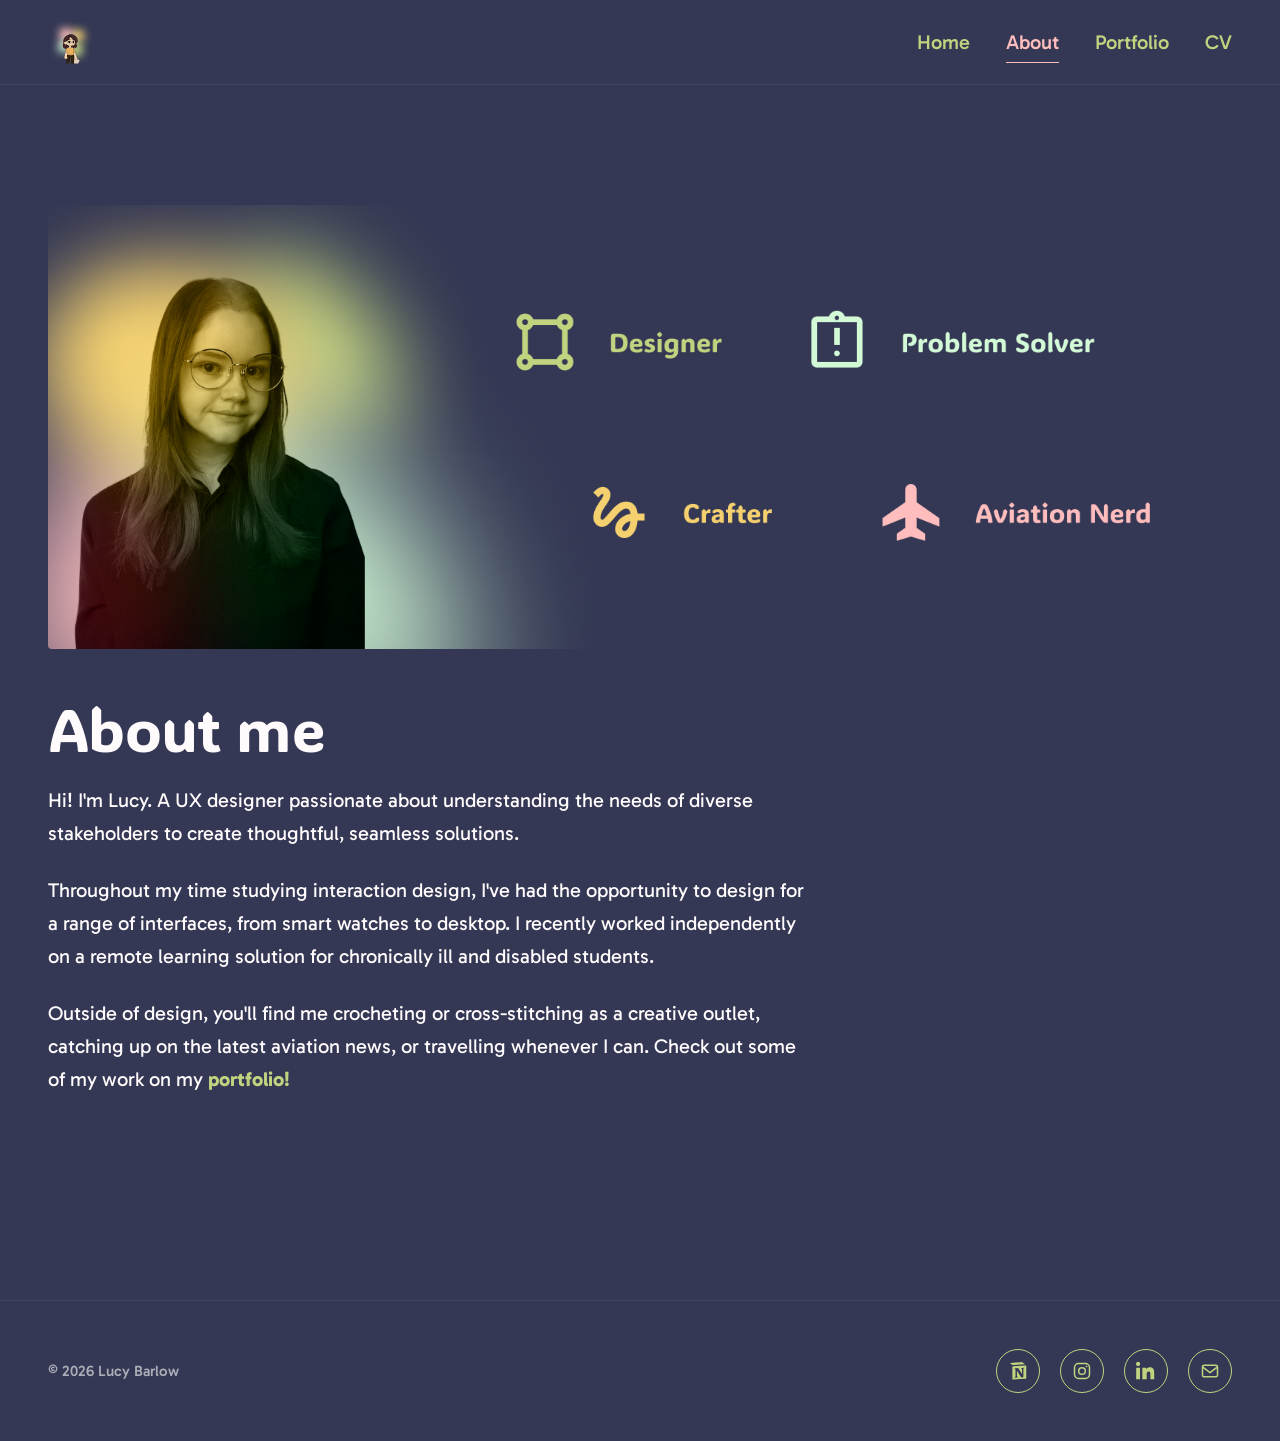
==== commit 6b35c05b: "Update brand logo in about.html Replaced SVG logo with an image for the brand." ====
--- a/about.html
+++ b/about.html
@@ -10,17 +10,9 @@
 
   <header class="site-header">
     <div class="site-header__inner">
-      <a class="brand" href="index.html" aria-label="Lucy Barlow home">
-        <svg viewBox="0 0 64 64" fill="none" xmlns="http://www.w3.org/2000/svg" aria-hidden="true">
-          <path d="M20 36c0-6 4-12 12-12s12 6 12 12" stroke="currentColor" stroke-width="2.4" stroke-linecap="round"/>
-          <path d="M32 24c0-6-4-10-10-10" stroke="currentColor" stroke-width="2.4" stroke-linecap="round"/>
-          <path d="M32 24c0-6 4-10 10-10" stroke="currentColor" stroke-width="2.4" stroke-linecap="round"/>
-          <circle cx="22" cy="14" r="3" fill="currentColor"/>
-          <circle cx="42" cy="14" r="3" fill="currentColor"/>
-          <path d="M16 36h32l-3 16a4 4 0 0 1-4 3H23a4 4 0 0 1-4-3l-3-16Z" stroke="currentColor" stroke-width="2.4" stroke-linejoin="round"/>
-        </svg>
-        <span class="brand__word">Lucy</span>
-      </a>
+     <a class="brand" href="index.html" aria-label="Lucy Barlow home">
+  <img src="images/Header.png" alt="Lucy Barlow logo" class="brand__icon" />
+</a>
 
       <button class="nav-toggle" aria-label="Menu" aria-expanded="false">
         <svg viewBox="0 0 24 24" fill="none" stroke="currentColor" stroke-width="2" stroke-linecap="round">
--- a/css/styles.css
+++ b/css/styles.css
@@ -116,6 +116,7 @@
 }
 .brand:hover { color: var(--pink); }
 .brand svg { width: 44px; height: 44px; display: block; }
+.brand__icon { width: 44px; height: 44px; display: block; object-fit: contain; }
 
 .brand__word {
   font-family: var(--display);
@@ -516,6 +517,7 @@
   main { padding-top: 60px; padding-bottom: 60px; }
   .site-header__inner { padding: 14px var(--gutter); }
   .brand svg { width: 36px; height: 36px; }
+   .brand__icon { width: 36px; height: 36px; }
   .brand__word { font-size: 18px; }
   .nav-toggle { display: inline-flex; }
   .nav {
